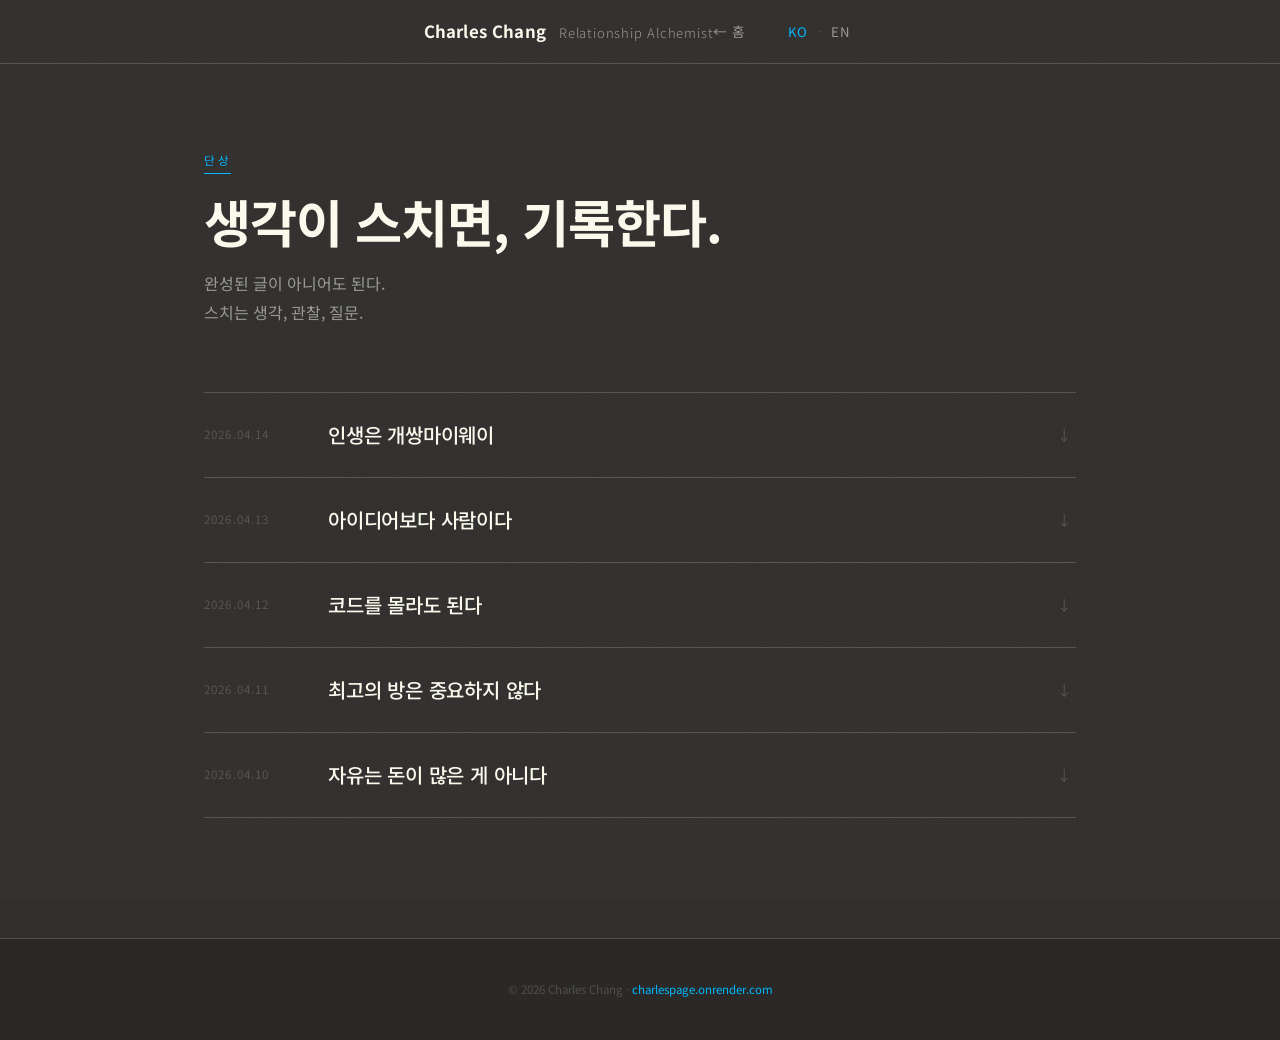
==== thoughts.html @ 481bfca0 "단상 5개 프리뷰 + 전체보기 별도 페이지(thoughts.html)" ====
<!DOCTYPE html>
<html lang="ko">
<head>
  <meta charset="UTF-8" />
  <meta name="viewport" content="width=device-width, initial-scale=1.0" />
  <title>단상 / Fragments — Charles Chang</title>
  <meta name="description" content="생각이 스치면, 기록한다." />
  <link rel="preconnect" href="https://fonts.googleapis.com" />
  <link rel="preconnect" href="https://fonts.gstatic.com" crossorigin />
  <link href="https://fonts.googleapis.com/css2?family=Noto+Sans+KR:wght@100;300;400;500;700;900&family=Cormorant+Garamond:ital,wght@0,300;0,400;0,600;1,300;1,400&display=swap" rel="stylesheet" />
  <link rel="stylesheet" href="style.css?v=21" />
</head>
<body>

<header>
  <div class="container">
    <a href="index.html" class="site-name">
      Charles Chang
      <em>Relationship Alchemist</em>
    </a>
    <div style="display:flex;align-items:center;gap:16px;">
      <a href="index.html" class="thoughts-back"><span class="ko">← 홈</span><span class="en">← Home</span></a>
      <div class="lang-toggle">
        <button class="lang-btn" onclick="setLang('ko')">KO</button>
        <span class="lang-sep">·</span>
        <button class="lang-btn" onclick="setLang('en')">EN</button>
      </div>
    </div>
  </div>
</header>

<main class="thoughts-page">
  <div class="container">
    <div class="thoughts-page-header">
      <p class="section-label"><span class="ko">단상</span><span class="en">Fragments</span></p>
      <h1 class="thoughts-page-title">
        <span class="ko">생각이 스치면, 기록한다.</span>
        <span class="en">When a thought passes, I write it down.</span>
      </h1>
      <p class="thoughts-page-desc">
        <span class="ko">완성된 글이 아니어도 된다.<br>스치는 생각, 관찰, 질문.</span>
        <span class="en">It doesn't have to be a finished piece.<br>Passing thoughts, observations, questions.</span>
      </p>
    </div>
    <div class="thoughts-list" id="thoughtsList"></div>
    <div id="thoughtsLoading" class="thoughts-loading">
      <span class="ko">불러오는 중...</span><span class="en">Loading...</span>
    </div>
  </div>
</main>

<footer style="padding:40px 0;border-top:1px solid var(--faint);text-align:center;">
  <p class="footer-copy">© 2026 Charles Chang · <a href="index.html" style="color:var(--accent);">charlespage.onrender.com</a></p>
</footer>

<script src="script.js?v=9"></script>
<script>
  // 전체 단상 페이지 — 모두 표시
  window.__THOUGHTS_PAGE__ = true;
</script>
</body>
</html>
---- style.css ----
/* ===== RESET & BASE ===== */
*, *::before, *::after { box-sizing: border-box; margin: 0; padding: 0; }
html { scroll-behavior: smooth; }

:root {
  --bg: #32302f;
  --bg-alt: #2a2927;
  --text: #fafbed;
  --muted: rgba(250,251,237,0.52);
  --faint: rgba(250,251,237,0.18);
  --accent: #00B8FF;
  --display: 'Noto Sans KR', -apple-system, sans-serif;
  --body: 'Noto Sans KR', -apple-system, sans-serif;
  --accent-serif: 'Cormorant Garamond', Georgia, serif;
  --max: 920px;
}

body {
  background: var(--bg);
  color: var(--text);
  font-family: var(--body);
  font-size: 16px;
  line-height: 1.85;
}

.container {
  max-width: var(--max);
  margin: 0 auto;
  padding: 0 24px;
}

a { color: inherit; text-decoration: none; }
img { display: block; width: 100%; height: 100%; object-fit: cover; }

/* ===== HEADER ===== */
header {
  position: sticky;
  top: 0;
  z-index: 100;
  background: var(--bg);
  border-bottom: 1px solid var(--faint);
  height: 64px;
  display: flex;
  align-items: center;
}
header .container {
  display: flex;
  justify-content: space-between;
  align-items: center;
}
.site-name {
  font-family: var(--display);
  font-size: 1.05rem;
  font-weight: 700;
  letter-spacing: 0.01em;
}
.site-name em {
  font-style: normal;
  font-weight: 300;
  font-size: 0.82rem;
  color: var(--muted);
  margin-left: 8px;
  letter-spacing: 0.06em;
}
/* ===== LANG TOGGLE ===== */
html[lang="ko"] .en { display: none; }
html[lang="en"] .ko { display: none; }

.lang-toggle {
  display: flex;
  align-items: center;
  gap: 4px;
  margin-left: 20px;
}
.lang-btn {
  background: none;
  border: none;
  font-size: 0.82rem;
  letter-spacing: 0.08em;
  color: var(--muted);
  cursor: pointer;
  font-family: var(--body);
  font-weight: 400;
  padding: 4px 6px;
  border-radius: 2px;
  transition: color 0.2s;
}
.lang-btn:hover { color: var(--text); }
html[lang="ko"] .lang-btn[data-active="ko"],
html[lang="en"] .lang-btn[data-active="en"] { color: var(--accent); }
.lang-sep { color: var(--faint); font-size: 0.7rem; }

nav { display: flex; align-items: center; gap: 16px; }
nav a {
  font-family: var(--body);
  font-size: 0.9rem;
  font-weight: 400;
  color: var(--muted);
  letter-spacing: 0.04em;
  transition: color 0.2s;
}
nav a:hover { color: var(--text); }
.nav-cta {
  font-family: var(--body) !important;
  background: var(--accent);
  color: #fff !important;
  padding: 7px 18px;
  border-radius: 2px;
  font-size: 0.88rem !important;
  font-weight: 500 !important;
  transition: background 0.2s !important;
}
.nav-cta:hover { background: #009fe0 !important; }

/* ===== HERO ===== */
#hero {
  padding: 0;
  border-bottom: none;
  overflow: hidden;
  position: relative;
}
.hero-inner {
  display: grid;
  grid-template-columns: 52vw 1fr;
  min-height: 100vh;
  gap: 0;
}

/* 사진 영역 — 풀 블리드 */
.hero-photo {
  position: relative;
  height: 100vh;
  overflow: hidden;
  background: var(--bg-alt);
}
.hero-photo img {
  position: absolute;
  inset: 0;
  width: 100%;
  height: 100%;
  object-fit: cover;
  object-position: top center;
  z-index: 2;
}
.photo-placeholder {
  position: absolute;
  inset: 0;
  display: flex;
  flex-direction: column;
  align-items: center;
  justify-content: center;
  background: linear-gradient(160deg, #1e1d1c 0%, #2a2927 60%, #1a2830 100%);
  gap: 16px;
  z-index: 1;
}
.monogram {
  font-family: var(--display);
  font-size: 5rem;
  font-weight: 700;
  color: transparent;
  -webkit-text-stroke: 1px rgba(0,184,255,0.5);
  letter-spacing: 0.08em;
  line-height: 1;
}
.monogram-name {
  font-size: 0.72rem;
  letter-spacing: 0.28em;
  text-transform: uppercase;
  color: var(--muted);
}
/* 오른쪽 페이드만 */
.hero-photo::after {
  content: '';
  position: absolute;
  inset: 0;
  z-index: 3;
  background: linear-gradient(to right, transparent 65%, var(--bg) 100%);
  pointer-events: none;
}

/* 텍스트 영역 */
.hero-text {
  display: flex;
  align-items: center;
  padding: 0 56px 0 32px;
  min-height: 100vh;
}
.hero-text-inner {
  max-width: 440px;
}
.eyebrow {
  font-family: var(--body);
  font-size: 0.75rem;
  letter-spacing: 0.22em;
  text-transform: uppercase;
  color: var(--accent);
  margin-bottom: 28px;
  display: block;
}
.hero-text h1 {
  font-family: var(--display);
  font-size: clamp(2.6rem, 5vw, 5rem);
  font-style: normal;
  font-weight: 300;
  line-height: 1.25;
  letter-spacing: -0.02em;
  color: var(--text);
  margin-bottom: 32px;
}
.hero-text h1 .h1-light {
  font-weight: 300;
  color: rgba(250,251,237,0.65);
  font-size: 0.72em;
  letter-spacing: -0.01em;
  line-height: 1.35;
  display: block;
  margin-bottom: 4px;
}
.hero-text h1 .h1-bold {
  font-weight: 900;
  color: var(--text);
  font-size: 1em;
  letter-spacing: -0.03em;
  line-height: 1.1;
  display: block;
}
.tagline {
  font-family: var(--body);
  font-size: 1rem;
  color: var(--muted);
  line-height: 1.9;
  margin-bottom: 32px;
}
.hero-meta {
  display: flex;
  flex-wrap: wrap;
  gap: 8px;
  margin-bottom: 40px;
}
.hero-meta span {
  font-family: var(--display);
  font-size: 0.9rem;
  letter-spacing: 0.04em;
  color: var(--muted);
  border: 1px solid var(--faint);
  padding: 4px 14px;
  border-radius: 20px;
}
.btn-cta {
  display: inline-block;
  background: var(--accent);
  color: #fff;
  font-size: 0.88rem;
  font-weight: 500;
  padding: 14px 30px;
  border-radius: 2px;
  letter-spacing: 0.02em;
  transition: background 0.2s;
  margin-bottom: 48px;
}
.btn-cta:hover { background: #009fe0; }

/* 스크롤 힌트 */
.hero-scroll-hint {
  display: flex;
  align-items: center;
  gap: 12px;
  opacity: 0.4;
}
.scroll-line {
  display: block;
  width: 32px;
  height: 1px;
  background: var(--text);
  animation: scrollPulse 2s ease-in-out infinite;
}
@keyframes scrollPulse {
  0%, 100% { width: 32px; opacity: 0.4; }
  50%       { width: 48px; opacity: 1; }
}
.scroll-label {
  font-size: 0.65rem;
  letter-spacing: 0.18em;
  text-transform: uppercase;
  color: var(--muted);
}

/* ===== STATS BAR ===== */
.stats-bar {
  border-bottom: 1px solid var(--faint);
  padding: 20px 0;
}
.stats-bar .container {
  display: flex;
  align-items: center;
  justify-content: center;
  gap: 20px;
  flex-wrap: wrap;
}
.stat {
  font-family: var(--display);
  font-size: 0.95rem;
  color: var(--muted);
  letter-spacing: 0.02em;
}
.stat strong {
  font-family: var(--display);
  color: var(--text);
  font-weight: 700;
  font-size: 1.05rem;
}
.divider-dot { color: var(--faint); font-size: 1.2rem; }

/* ===== SECTION LABEL ===== */
.section-label {
  font-family: var(--body);
  font-size: 0.72rem;
  letter-spacing: 0.22em;
  text-transform: uppercase;
  color: var(--accent);
  margin-bottom: 20px;
  display: block;
}

/* ===== ABOUT ===== */
#about {
  padding: 120px 0 100px;
  position: relative;
}
#about::before {
  content: '';
  position: absolute;
  inset: 0;
  background-image: url('bg-audience.jpg');
  background-size: cover;
  background-position: center 30%;
  opacity: 0.06;
  z-index: 0;
  pointer-events: none;
}
#about .container { position: relative; z-index: 1; }
.about-intro {
  max-width: 600px;
  margin-bottom: 96px;
}
.about-intro h2 {
  font-family: var(--display);
  font-size: clamp(2rem, 3.8vw, 3.2rem);
  font-style: normal;
  font-weight: 700;
  line-height: 1.25;
  letter-spacing: -0.03em;
  color: var(--text);
  margin-bottom: 28px;
}
.lead {
  font-family: var(--body);
  font-size: 1.05rem;
  color: var(--muted);
  line-height: 1.9;
  font-style: normal;
}
.chapters { border-top: 1px solid var(--faint); }
.chapter-row {
  display: grid;
  grid-template-columns: 96px 1fr;
  gap: 40px;
  padding: 64px 0;
  border-bottom: 1px solid var(--faint);
}
.chapter-label {
  font-family: var(--display);
  font-size: 4rem;
  color: var(--faint);
  font-weight: 700;
  line-height: 1;
  padding-top: 4px;
  transition: color 0.4s;
  letter-spacing: -0.02em;
}
.chapter-row:hover .chapter-label { color: rgba(0,184,255,0.25); }
.chapter-content h3 {
  font-family: var(--display);
  font-size: 1.6rem;
  color: var(--text);
  margin-bottom: 20px;
  font-weight: 700;
  font-style: normal;
}
.chapter-content p {
  font-family: var(--body);
  color: var(--muted);
  font-size: 1rem;
  line-height: 1.95;
  margin: 0;
}

/* ===== BOOKS ===== */
#books {
  padding: 80px 0;
  border-top: 1px solid var(--faint);
}
.books-row {
  display: grid;
  grid-template-columns: repeat(3, 1fr);
  gap: 32px;
  margin-top: 8px;
}
.book { display: flex; flex-direction: column; gap: 16px; }
.book-cover {
  aspect-ratio: 3/4;
  position: relative;
  overflow: hidden;
  display: flex;
}
.cover-spine {
  width: 12px;
  flex-shrink: 0;
  height: 100%;
}
.cover-body {
  flex: 1;
  display: flex;
  flex-direction: column;
  padding: 20px 16px;
  gap: 0;
}
.cover-num {
  font-family: var(--display);
  font-size: 0.65rem;
  letter-spacing: 0.2em;
  opacity: 0.4;
  margin-bottom: 16px;
}
.cover-title {
  font-family: var(--display);
  font-size: 1.05rem;
  font-weight: 700;
  line-height: 1.4;
  color: #fff;
  margin: 0;
  flex: 1;
}
.cover-author {
  font-size: 0.62rem;
  letter-spacing: 0.12em;
  opacity: 0.55;
  margin-top: auto;
  text-transform: uppercase;
}
/* Book cover with real image */
.book-cover-img {
  background: var(--bg-alt);
  border: 1px solid var(--faint);
  overflow: hidden;
}
.book-cover-img img {
  width: 100%;
  height: 100%;
  object-fit: cover;
  display: block;
  position: static;
}
.book-cover-img.img-error {
  display: flex;
  align-items: center;
  justify-content: center;
  font-size: 0.72rem;
  color: var(--faint);
}
.book-link {
  display: block;
  position: relative;
  cursor: pointer;
  text-decoration: none;
}
.book-hover-overlay {
  position: absolute;
  inset: 0;
  background: rgba(0, 0, 0, 0.6);
  display: flex;
  align-items: center;
  justify-content: center;
  opacity: 0;
  transition: opacity 0.2s;
}
.book-hover-overlay span {
  font-size: 0.78rem;
  color: #fff;
  letter-spacing: 0.04em;
  border-bottom: 1px solid rgba(255,255,255,0.4);
  padding-bottom: 2px;
}
.book-link:hover .book-hover-overlay { opacity: 1; }

/* Book 1 — 잠자는 수퍼맨 */
.book-cover-1 {
  background: linear-gradient(160deg, #3d1f06 0%, #6b3311 50%, #8b4513 100%);
  border: none;
}
.book-cover-1 .cover-spine { background: #ff6b2b; }
.book-cover-1 .cover-title { color: #ffe8d6; font-size: 1.1rem; }
.book-cover-1 .cover-num { color: #ff9a6c; opacity: 1; }
.book-cover-1 .cover-author { color: rgba(255,232,214,0.55); }
/* Book 2 — 창업부터 10억 */
.book-cover-2 {
  background: linear-gradient(160deg, #041421 0%, #062840 50%, #0a3d60 100%);
  border: none;
}
.book-cover-2 .cover-spine { background: var(--accent); }
.book-cover-2 .cover-title { color: #d0f0ff; font-size: 1.1rem; }
.book-cover-2 .cover-num { color: var(--accent); opacity: 1; }
.book-cover-2 .cover-author { color: rgba(208,240,255,0.55); }
/* Book 3 — 집필 중 */
.book-cover-3 {
  background: var(--bg-alt);
  border: 1px dashed rgba(250,251,237,0.15);
}
.cover-body-writing {
  align-items: flex-start;
  padding: 24px 20px;
}
.cover-writing-label {
  font-size: 0.62rem;
  letter-spacing: 0.2em;
  text-transform: uppercase;
  color: var(--accent);
  margin-bottom: 20px;
  display: block;
}
.book-cover-3 .cover-title {
  font-size: 0.95rem;
  color: rgba(250,251,237,0.4);
  font-style: italic;
}
.book-cover-3 .cover-author { color: rgba(250,251,237,0.25); }
.book-info h3 {
  font-family: var(--display);
  font-size: 1.05rem;
  font-weight: 700;
  color: var(--text);
  margin-bottom: 4px;
  line-height: 1.5;
}
.book-info p {
  font-family: var(--display);
  font-size: 0.9rem;
  color: var(--muted);
  margin: 0;
}

/* ===== BRANDS ===== */
#brands {
  padding: 80px 0;
  border-top: 1px solid var(--faint);
}
#brands h2 {
  font-family: var(--display);
  font-size: 2.2rem;
  font-weight: 700;
  color: var(--text);
  margin-bottom: 40px;
}
.brand-list { border-top: 1px solid var(--faint); }
.brand-item {
  padding: 24px 0;
  border-bottom: 1px solid var(--faint);
  display: grid;
  grid-template-columns: 80px 1fr;
  gap: 20px;
  align-items: center;
  transition: background 0.2s;
  text-decoration: none;
  color: inherit;
}
.brand-item-link:hover { background: rgba(250,251,237,0.03); }
.brand-item-mif {
  grid-template-columns: 1fr 220px;
  align-items: start;
  gap: 24px;
}
.brand-thumb {
  width: 80px;
  height: 60px;
  overflow: hidden;
  border-radius: 2px;
  background: var(--bg-alt);
  flex-shrink: 0;
}
.brand-thumb img {
  width: 100%;
  height: 100%;
  object-fit: cover;
  display: block;
}
.brand-thumb-text {
  display: flex;
  align-items: center;
  justify-content: center;
  font-size: 1.8rem;
  color: var(--muted);
  font-family: var(--display);
}
.brand-content { min-width: 0; }
.brand-mif-slide {
  position: relative;
  border-radius: 3px;
  overflow: hidden;
  border: 1px solid var(--faint);
  cursor: pointer;
}
.brand-mif-slide img {
  width: 100%;
  display: block;
  aspect-ratio: 16/9;
  object-fit: cover;
  object-position: top left;
}
.mif-slide-overlay {
  position: absolute;
  inset: 0;
  background: rgba(0,0,0,0.5);
  display: flex;
  align-items: center;
  justify-content: center;
  opacity: 0;
  transition: opacity 0.2s;
}
.mif-slide-overlay span {
  font-size: 0.75rem;
  color: #fff;
  letter-spacing: 0.05em;
  border-bottom: 1px solid rgba(255,255,255,0.4);
  padding-bottom: 2px;
}
.brand-mif-slide:hover .mif-slide-overlay { opacity: 1; }
.brand-header {
  display: flex;
  align-items: baseline;
  gap: 12px;
  margin-bottom: 8px;
}
.brand-name {
  font-family: var(--display);
  font-size: 1.2rem;
  color: var(--text);
  font-weight: 700;
}
.brand-tag {
  font-family: var(--display);
  font-size: 0.8rem;
  letter-spacing: 0.08em;
  text-transform: uppercase;
  color: var(--accent);
}
.brand-item p {
  font-family: var(--body);
  color: var(--muted);
  font-size: 0.95rem;
  margin: 0;
  line-height: 1.9;
}

/* ===== MASTERMIND ===== */
#mastermind {
  padding: 80px 0;
  border-top: 1px solid var(--faint);
  background: var(--bg-alt);
  position: relative;
}
#mastermind::before {
  content: '';
  position: absolute;
  inset: 0;
  background-image: url('bg-stage.jpg');
  background-size: cover;
  background-position: center 20%;
  opacity: 0.08;
  z-index: 0;
  pointer-events: none;
}
#mastermind .container { position: relative; z-index: 1; }
.mastermind-inner {
  display: grid;
  grid-template-columns: 1fr 1fr;
  gap: 64px;
  align-items: center;
}
.mastermind-text h2 {
  font-family: var(--display);
  font-size: 2.4rem;
  font-weight: 700;
  color: var(--text);
  margin-bottom: 24px;
  line-height: 1.25;
}
.mastermind-text h2 em {
  font-style: normal;
  color: var(--accent);
}
.mastermind-text p {
  font-family: var(--body);
  color: var(--muted);
  font-size: 1rem;
  margin-bottom: 16px;
  line-height: 2.1;
}
.btn-outline {
  display: inline-block;
  font-family: var(--display);
  margin-top: 16px;
  font-size: 1rem;
  color: var(--text);
  border-bottom: 1px solid var(--faint);
  padding-bottom: 3px;
  letter-spacing: 0.02em;
  transition: border-color 0.2s, color 0.2s;
}
.btn-outline:hover { border-color: var(--accent); color: var(--accent); }
blockquote {
  font-family: var(--accent-serif);
  font-size: 1.7rem;
  font-style: italic;
  font-weight: 400;
  color: var(--text);
  line-height: 1.65;
  padding-left: 24px;
  border-left: 2px solid var(--accent);
}

/* ===== YOUTUBE ===== */
#youtube {
  padding: 72px 0;
  border-top: 1px solid var(--faint);
}
.youtube-row {
  display: grid;
  grid-template-columns: 1fr 1fr;
  gap: 48px;
  align-items: center;
}
.youtube-row h3 {
  font-family: var(--display);
  font-size: 1.6rem;
  font-weight: 700;
  color: var(--text);
  margin-bottom: 12px;
  font-style: normal;
}
.youtube-row p {
  font-family: var(--body);
  color: var(--muted);
  font-size: 1rem;
  margin-bottom: 24px;
  line-height: 2;
}
.youtube-thumb {
  aspect-ratio: 16/9;
  background: linear-gradient(135deg, #0d1117 0%, #1a1a2e 100%);
  border: 1px solid var(--faint);
  display: flex;
  flex-direction: column;
  align-items: center;
  justify-content: center;
  gap: 16px;
  cursor: pointer;
  transition: border-color 0.2s;
  position: relative;
  overflow: hidden;
}
.youtube-thumb::before {
  content: '';
  position: absolute;
  inset: 0;
  background: radial-gradient(ellipse at center, rgba(255,0,0,0.06) 0%, transparent 70%);
}
.youtube-thumb:hover { border-color: rgba(255,0,0,0.4); }
.youtube-thumb:hover .yt-play-btn svg rect { opacity: 1; }
.yt-play-btn { position: relative; z-index: 1; }
.yt-label {
  font-size: 0.75rem;
  letter-spacing: 0.08em;
  color: var(--muted);
  position: relative;
  z-index: 1;
}

/* ===== NEWSLETTER ===== */
#newsletter {
  padding: 96px 0;
  border-top: 1px solid var(--faint);
  text-align: center;
}
.newsletter-inner { max-width: 480px; margin: 0 auto; }
.newsletter-inner h2 {
  font-family: var(--display);
  font-size: clamp(2rem, 3.5vw, 2.8rem);
  font-weight: 700;
  color: var(--text);
  margin-bottom: 16px;
  line-height: 1.3;
}
.newsletter-inner p {
  font-family: var(--body);
  color: var(--muted);
  margin-bottom: 36px;
  font-size: 1rem;
  line-height: 2;
}
.sub-form { display: flex; }
.sub-form input {
  flex: 1;
  padding: 13px 16px;
  background: rgba(250,251,237,0.06);
  border: 1px solid var(--faint);
  border-right: none;
  color: var(--text);
  font-size: 1rem;
  font-family: var(--body);
  outline: none;
  border-radius: 2px 0 0 2px;
}
.sub-form input::placeholder { color: rgba(250,251,237,0.25); }
.sub-form input:focus { border-color: var(--accent); }
.sub-form button {
  padding: 13px 24px;
  background: var(--accent);
  color: #fff;
  border: none;
  font-size: 1rem;
  font-weight: 700;
  font-family: var(--display);
  cursor: pointer;
  border-radius: 0 2px 2px 0;
  white-space: nowrap;
  transition: background 0.2s;
}
.sub-form button:hover { background: #009fe0; }

/* ===== FOOTER ===== */
footer {
  padding: 64px 0 32px;
  border-top: 1px solid var(--faint);
  background: var(--bg-alt);
}
.footer-grid {
  display: grid;
  grid-template-columns: 1.6fr 1fr 1fr;
  gap: 48px;
  margin-bottom: 48px;
}
.footer-col--brand {}
.footer-name {
  font-family: var(--display);
  font-size: 1.35rem;
  font-weight: 700;
  letter-spacing: 0.02em;
  margin-bottom: 4px;
}
.footer-tagline {
  font-family: var(--display);
  font-size: 0.9rem;
  color: var(--accent);
  letter-spacing: 0.1em;
  text-transform: uppercase;
  margin-bottom: 16px;
}
.footer-desc {
  font-family: var(--body);
  font-size: 0.9rem;
  color: var(--muted);
  line-height: 2;
}
.footer-heading {
  font-family: var(--display);
  font-size: 0.8rem;
  letter-spacing: 0.12em;
  text-transform: uppercase;
  color: var(--muted);
  margin-bottom: 16px;
  font-weight: 400;
}
.footer-nav {
  list-style: none;
  display: flex;
  flex-direction: column;
  gap: 10px;
}
.footer-nav a {
  font-family: var(--display);
  font-size: 1rem;
  color: var(--text);
  opacity: 0.75;
  transition: opacity 0.2s, color 0.2s;
}
.footer-nav a:hover { opacity: 1; color: var(--accent); }
.footer-contact {
  list-style: none;
  display: flex;
  flex-direction: column;
  gap: 14px;
}
.footer-email {
  font-size: 0.85rem;
  color: var(--accent);
  transition: opacity 0.2s;
}
.footer-email:hover { opacity: 0.75; }
.footer-socials {
  display: flex;
  gap: 10px;
  flex-wrap: wrap;
}
.footer-social-btn {
  display: inline-flex;
  align-items: center;
  gap: 6px;
  font-size: 0.78rem;
  color: var(--muted);
  border: 1px solid var(--faint);
  border-radius: 3px;
  padding: 5px 10px;
  transition: color 0.2s, border-color 0.2s;
}
.footer-social-btn:hover { color: var(--text); border-color: var(--muted); }
.footer-brand-link {
  font-size: 0.8rem;
  color: var(--muted);
  transition: color 0.2s;
}
.footer-brand-link:hover { color: var(--text); }
.footer-bottom {
  display: flex;
  align-items: center;
  gap: 8px;
  padding-top: 24px;
  border-top: 1px solid var(--faint);
}
.footer-copy { font-size: 0.72rem; color: var(--faint); }
.footer-dot { font-size: 0.72rem; color: var(--faint); }
.footer-privacy {
  font-size: 0.7rem;
  color: var(--faint);
  text-align: center;
  margin-bottom: 20px;
  line-height: 1.6;
}

/* ===== MOTION & LIFE ===== */

/* Grain texture overlay */
body::before {
  content: '';
  position: fixed;
  inset: 0;
  z-index: 9997;
  pointer-events: none;
  opacity: 0.028;
  background-image: url("data:image/svg+xml,%3Csvg xmlns='http://www.w3.org/2000/svg' width='250' height='250'%3E%3Cfilter id='n'%3E%3CfeTurbulence type='fractalNoise' baseFrequency='0.8' numOctaves='4' stitchTiles='stitch'/%3E%3CfeColorMatrix type='saturate' values='0'/%3E%3C/filter%3E%3Crect width='250' height='250' filter='url(%23n)'/%3E%3C/svg%3E");
  background-size: 250px 250px;
  animation: grainShift 7s steps(10) infinite;
}
@keyframes grainShift {
  0%   { background-position: 0 0; }
  20%  { background-position: -18px -28px; }
  40%  { background-position: 14px -8px; }
  60%  { background-position: -6px 22px; }
  80%  { background-position: 26px 4px; }
  100% { background-position: 0 0; }
}

/* Hero radial bg glow — 텍스트 쪽에만 */
.hero-text::before {
  content: '';
  position: absolute;
  inset: 0;
  pointer-events: none;
  background: radial-gradient(ellipse 500px 600px at 60% 50%, rgba(0,184,255,0.04) 0%, transparent 70%);
  animation: heroBgBreath 9s ease-in-out infinite alternate;
  z-index: 0;
}
.hero-text { position: relative; }
.hero-text-inner { position: relative; z-index: 1; }
@keyframes heroBgBreath {
  from { opacity: 0.5; }
  to   { opacity: 1; }
}

/* ---- Hero entrance animations ---- */
@keyframes heroUp {
  from { opacity: 0; transform: translateY(30px); filter: blur(3px); }
  to   { opacity: 1; transform: translateY(0);    filter: blur(0); }
}
@keyframes heroSlideLeft {
  from { opacity: 0; transform: translateX(30px); }
  to   { opacity: 1; transform: translateX(0); }
}

.hero-text-inner .eyebrow  { animation: heroUp 0.7s cubic-bezier(0.16,1,0.3,1) 0.1s both; }
.hero-text-inner h1        { animation: heroUp 0.9s cubic-bezier(0.16,1,0.3,1) 0.22s both; }
.hero-text-inner .tagline  { animation: heroUp 0.8s cubic-bezier(0.16,1,0.3,1) 0.36s both; }
.hero-text-inner .hero-meta{ animation: heroUp 0.8s cubic-bezier(0.16,1,0.3,1) 0.46s both; }
.hero-text-inner .btn-cta  { animation: heroUp 0.7s cubic-bezier(0.16,1,0.3,1) 0.56s both; }
.hero-text-inner .hero-scroll-hint { animation: heroUp 0.7s cubic-bezier(0.16,1,0.3,1) 0.68s both; }
.hero-photo                { animation: heroSlideLeft 1.1s cubic-bezier(0.16,1,0.3,1) 0.0s both; }

/* ---- CTA glow pulse ---- */
@keyframes ctaPulse {
  0%, 100% { box-shadow: 0 0 0 0 rgba(0,184,255,0.55); }
  55%      { box-shadow: 0 0 0 10px rgba(0,184,255,0); }
}
.hero-text-inner .btn-cta {
  animation: heroUp 0.7s cubic-bezier(0.16,1,0.3,1) 0.56s both,
             ctaPulse 2.8s ease 1.5s infinite;
}

/* ---- Scroll reveal system ---- */
.reveal {
  opacity: 0;
  transform: translateY(22px);
  transition: opacity 0.7s cubic-bezier(0.16,1,0.3,1), transform 0.7s cubic-bezier(0.16,1,0.3,1);
}
.reveal-right {
  transform: translateX(28px);
}
.reveal.revealed {
  opacity: 1;
  transform: translate(0, 0);
}

/* Section label animated underline */
.section-label {
  position: relative;
  display: inline-block;
}
.section-label::after {
  content: '';
  position: absolute;
  bottom: -3px;
  left: 0;
  height: 1px;
  width: 0;
  background: var(--accent);
  transition: width 0.7s cubic-bezier(0.16,1,0.3,1) 0.15s;
}
.section-label.revealed::after { width: 100%; }

/* ---- Brand item hover — accent left border ---- */
.brand-item-link {
  padding-left: 4px;
  border-left: 2px solid transparent;
  transition: background 0.25s, border-color 0.3s, padding-left 0.3s;
}
.brand-item-link:hover {
  border-left-color: var(--accent);
  padding-left: 12px;
}
.brand-item-link:hover .brand-name {
  color: var(--accent);
  transition: color 0.2s;
}

/* ---- Stats bar hover ---- */
.stat {
  transition: transform 0.3s;
  cursor: default;
}
.stat:hover { transform: translateY(-2px); }
.stat strong {
  transition: color 0.3s;
}
.stat:hover strong { color: var(--accent); }

/* ---- Chapter row hover ---- */
.chapter-row {
  transition: background 0.2s, padding-left 0.3s;
  padding-left: 0;
  border-radius: 2px;
}
.chapter-row:hover { background: rgba(250,251,237,0.02); padding-left: 8px; }
.chapter-row:hover .chapter-label { color: rgba(250,251,237,0.35); transition: color 0.3s; }

/* ---- Custom cursor ---- */
.cursor-dot {
  position: fixed;
  width: 5px;
  height: 5px;
  background: var(--accent);
  border-radius: 50%;
  pointer-events: none;
  z-index: 9999;
  margin-left: -2.5px;
  margin-top: -2.5px;
  will-change: left, top;
  transition: opacity 0.2s;
}
.cursor-ring {
  position: fixed;
  width: 32px;
  height: 32px;
  border: 1.5px solid rgba(0,184,255,0.45);
  border-radius: 50%;
  pointer-events: none;
  z-index: 9998;
  margin-left: -16px;
  margin-top: -16px;
  will-change: left, top;
  transition: width 0.22s ease, height 0.22s ease, margin 0.22s ease, border-color 0.22s ease, opacity 0.2s;
}
.cursor-ring.cursor-ring--hover {
  width: 52px;
  height: 52px;
  margin-left: -26px;
  margin-top: -26px;
  border-color: rgba(0,184,255,0.75);
}
@media (hover: none), (pointer: coarse) {
  .cursor-dot, .cursor-ring { display: none; }
}

/* ---- Nav active dot ---- */
nav a.nav-active {
  color: var(--text) !important;
}
nav a.nav-active:not(.nav-cta)::after {
  content: '';
  display: block;
  height: 1.5px;
  background: var(--accent);
  margin-top: 2px;
  border-radius: 2px;
  animation: navLineIn 0.3s ease both;
}
@keyframes navLineIn {
  from { transform: scaleX(0); }
  to   { transform: scaleX(1); }
}

/* ===== 앱 놀이터 ===== */
#playground {
  padding: 80px 0;
  border-top: 1px solid var(--faint);
}
.playground-title {
  font-family: var(--display);
  font-size: clamp(1.8rem, 3.5vw, 2.8rem);
  font-weight: 700;
  letter-spacing: -0.02em;
  color: var(--text);
  margin-bottom: 12px;
  line-height: 1.2;
}
.playground-desc {
  font-family: var(--body);
  font-size: 0.95rem;
  color: var(--muted);
  line-height: 1.85;
  margin-bottom: 40px;
}
.app-grid {
  display: grid;
  grid-template-columns: 1fr 1fr;
  gap: 20px;
}
.app-card {
  display: block;
  border: 1px solid var(--faint);
  border-radius: 3px;
  text-decoration: none;
  color: inherit;
  transition: border-color 0.25s, transform 0.25s;
  background: var(--bg-alt);
}
.app-card:hover {
  border-color: var(--accent);
  transform: translateY(-3px);
}
.app-card-inner {
  padding: 32px 28px;
}
.app-num {
  font-family: var(--body);
  font-size: 0.7rem;
  letter-spacing: 0.2em;
  color: var(--accent);
  display: block;
  margin-bottom: 12px;
}
.app-name {
  font-family: var(--display);
  font-size: 1.5rem;
  font-weight: 700;
  letter-spacing: -0.02em;
  color: var(--text);
  margin-bottom: 14px;
  line-height: 1.2;
}
.app-desc {
  font-family: var(--body);
  font-size: 0.9rem;
  color: var(--muted);
  line-height: 1.85;
  margin-bottom: 24px;
}
.app-link {
  font-family: var(--body);
  font-size: 0.85rem;
  color: var(--accent);
  letter-spacing: 0.04em;
  border-bottom: 1px solid rgba(0,184,255,0.3);
  padding-bottom: 2px;
  transition: border-color 0.2s;
}
.app-card:hover .app-link { border-color: var(--accent); }

/* ===== 단상 ===== */
#thoughts {
  padding: 80px 0;
  border-top: 1px solid var(--faint);
}
.thoughts-title {
  font-family: var(--display);
  font-size: clamp(1.8rem, 3.5vw, 2.8rem);
  font-weight: 700;
  letter-spacing: -0.02em;
  color: var(--text);
  margin-bottom: 48px;
  line-height: 1.2;
}
.thoughts-list {
  border-top: 1px solid var(--faint);
}
.thought-item {
  border-bottom: 1px solid var(--faint);
  cursor: pointer;
}
.thought-header {
  display: grid;
  grid-template-columns: 100px 1fr 24px;
  gap: 24px;
  align-items: center;
  padding: 28px 0;
  transition: opacity 0.2s;
}
.thought-header:hover { opacity: 0.75; }
.thought-date {
  font-family: var(--body);
  font-size: 0.72rem;
  letter-spacing: 0.1em;
  color: var(--faint);
}
.thought-title {
  font-family: var(--display);
  font-size: clamp(1rem, 2vw, 1.25rem);
  font-weight: 500;
  color: var(--text);
  letter-spacing: -0.01em;
  line-height: 1.4;
}
.thought-arrow {
  color: var(--faint);
  font-size: 0.9rem;
  transition: transform 0.3s cubic-bezier(0.16,1,0.3,1), color 0.2s;
  display: block;
  text-align: center;
}
.thought-item.open .thought-arrow {
  transform: rotate(180deg);
  color: var(--accent);
}
.thought-body {
  overflow: hidden;
  max-height: 0;
  transition: max-height 0.45s cubic-bezier(0.16,1,0.3,1);
}
.thought-item.open .thought-body { max-height: 600px; }
.thought-content {
  font-family: var(--body);
  font-size: 1rem;
  color: var(--muted);
  line-height: 1.95;
  padding: 0 0 32px 0;
  white-space: pre-line;
  max-width: 600px;
  padding-left: 124px;
}

/* 더 보기 버튼 */
.thoughts-more {
  padding: 40px 0 0;
  text-align: center;
}
.thoughts-more-btn {
  display: inline-block;
  font-family: var(--body);
  font-size: 0.88rem;
  letter-spacing: 0.06em;
  color: var(--muted);
  border: 1px solid var(--faint);
  padding: 12px 28px;
  border-radius: 2px;
  transition: color 0.2s, border-color 0.2s;
}
.thoughts-more-btn:hover { color: var(--accent); border-color: var(--accent); }

/* thoughts.html 전용 */
.thoughts-page { padding: 80px 0 120px; }
.thoughts-page-header { max-width: 600px; margin-bottom: 64px; }
.thoughts-page-title {
  font-family: var(--display);
  font-size: clamp(2rem, 4vw, 3.2rem);
  font-weight: 700;
  letter-spacing: -0.02em;
  color: var(--text);
  margin-bottom: 16px;
  line-height: 1.2;
}
.thoughts-page-desc {
  font-family: var(--body);
  font-size: 1rem;
  color: var(--muted);
  line-height: 1.85;
}
.thoughts-back {
  font-family: var(--body);
  font-size: 0.85rem;
  color: var(--muted);
  letter-spacing: 0.04em;
  transition: color 0.2s;
}
.thoughts-back:hover { color: var(--accent); }
.thoughts-loading {
  padding: 40px 0;
  font-family: var(--body);
  font-size: 0.85rem;
  color: var(--faint);
  text-align: center;
}

/* ===== 단상 쓰기 패널 ===== */
.write-panel {
  position: fixed;
  inset: 0;
  background: rgba(0,0,0,0.72);
  z-index: 9990;
  display: flex;
  align-items: center;
  justify-content: center;
  opacity: 0;
  pointer-events: none;
  transition: opacity 0.3s;
  backdrop-filter: blur(4px);
}
.write-panel.panel-open {
  opacity: 1;
  pointer-events: all;
}
.write-panel-inner {
  background: var(--bg-alt);
  border: 1px solid var(--faint);
  border-radius: 4px;
  padding: 48px 44px 40px;
  max-width: 560px;
  width: 92%;
  position: relative;
  transform: translateY(20px);
  transition: transform 0.3s cubic-bezier(0.16,1,0.3,1);
}
.write-panel.panel-open .write-panel-inner { transform: translateY(0); }
.write-panel-close {
  position: absolute;
  top: 16px; right: 20px;
  background: none; border: none;
  color: var(--muted); font-size: 1.5rem;
  cursor: pointer; line-height: 1;
  transition: color 0.2s;
}
.write-panel-close:hover { color: var(--text); }
.write-form {
  display: flex;
  flex-direction: column;
  gap: 12px;
  margin-top: 20px;
}
.write-form input,
.write-form textarea {
  padding: 12px 16px;
  background: rgba(250,251,237,0.05);
  border: 1px solid var(--faint);
  color: var(--text);
  font-family: var(--body);
  font-size: 0.95rem;
  border-radius: 2px;
  outline: none;
  resize: vertical;
  transition: border-color 0.2s;
}
.write-form input:focus,
.write-form textarea:focus { border-color: var(--accent); }
.write-form input::placeholder,
.write-form textarea::placeholder { color: rgba(250,251,237,0.2); }

/* ===== 결 멤버십 모달 ===== */
.modal-overlay {
  position: fixed;
  inset: 0;
  background: rgba(0,0,0,0.72);
  z-index: 9990;
  display: flex;
  align-items: center;
  justify-content: center;
  opacity: 0;
  pointer-events: none;
  transition: opacity 0.3s;
  backdrop-filter: blur(4px);
}
.modal-overlay.modal-open {
  opacity: 1;
  pointer-events: all;
}
.modal-box {
  background: var(--bg-alt);
  border: 1px solid var(--faint);
  border-radius: 4px;
  padding: 48px 44px 40px;
  max-width: 480px;
  width: 90%;
  position: relative;
  transform: translateY(20px);
  transition: transform 0.3s cubic-bezier(0.16,1,0.3,1);
}
.modal-overlay.modal-open .modal-box {
  transform: translateY(0);
}
.modal-close {
  position: absolute;
  top: 16px;
  right: 20px;
  background: none;
  border: none;
  color: var(--muted);
  font-size: 1.5rem;
  cursor: pointer;
  line-height: 1;
  transition: color 0.2s;
}
.modal-close:hover { color: var(--text); }
.modal-label {
  font-family: var(--body);
  font-size: 0.72rem;
  letter-spacing: 0.22em;
  text-transform: uppercase;
  color: var(--accent);
  margin-bottom: 12px;
}
.modal-title {
  font-family: var(--display);
  font-size: 1.8rem;
  font-weight: 700;
  letter-spacing: -0.02em;
  color: var(--text);
  margin-bottom: 16px;
  line-height: 1.2;
}
.modal-desc {
  font-family: var(--body);
  font-size: 0.95rem;
  color: var(--muted);
  line-height: 1.8;
  margin-bottom: 28px;
}
.modal-form {
  display: flex;
  flex-direction: column;
  gap: 12px;
  margin-bottom: 16px;
}
.modal-form input {
  padding: 13px 16px;
  background: rgba(250,251,237,0.05);
  border: 1px solid var(--faint);
  color: var(--text);
  font-family: var(--body);
  font-size: 0.95rem;
  border-radius: 2px;
  outline: none;
  transition: border-color 0.2s;
}
.modal-form input:focus { border-color: var(--accent); }
.modal-form input::placeholder { color: rgba(250,251,237,0.25); }
.modal-submit {
  padding: 14px;
  background: var(--accent);
  color: #fff;
  border: none;
  font-family: var(--body);
  font-size: 0.95rem;
  font-weight: 500;
  border-radius: 2px;
  cursor: pointer;
  transition: background 0.2s;
  margin-top: 4px;
}
.modal-submit:hover { background: #009fe0; }
.modal-submit:disabled { background: #2d9e6b; cursor: default; }
.modal-privacy {
  font-family: var(--body);
  font-size: 0.72rem;
  color: var(--faint);
  line-height: 1.6;
}

/* ===== RESPONSIVE ===== */
@media (max-width: 767px) {
  .container { padding: 0 20px; }

  .hero-inner {
    grid-template-columns: 1fr;
    min-height: auto;
  }
  .hero-photo {
    height: 70vw;
    max-height: 420px;
  }
  .hero-photo::after {
    background: linear-gradient(to bottom, transparent 60%, var(--bg) 100%);
  }
  .hero-text {
    padding: 40px 24px 64px;
    min-height: auto;
  }
  .hero-text-inner { max-width: 100%; }

  nav a:not(.nav-cta) { display: none; }

  .stats-bar .container { gap: 12px; }
  .divider-dot { display: none; }

  .chapter-row { grid-template-columns: 48px 1fr; gap: 20px; }
  .chapter-label { font-size: 1.6rem; }

  .books-row { grid-template-columns: 1fr 1fr; }
  .book:last-child { display: none; }

  .mastermind-inner { grid-template-columns: 1fr; gap: 40px; }
  .youtube-row { grid-template-columns: 1fr; }
  .youtube-thumb { order: -1; }

  .app-grid { grid-template-columns: 1fr; }
  .thought-header { grid-template-columns: 1fr 24px; gap: 12px; }
  .thought-date { display: none; }
  .thought-content { padding-left: 0; }
  .footer-grid { grid-template-columns: 1fr; gap: 32px; }
  .footer-bottom { flex-wrap: wrap; }

  .sub-form { flex-direction: column; }
  .sub-form input { border-right: 1px solid var(--faint); border-bottom: none; border-radius: 2px 2px 0 0; }
  .sub-form button { border-radius: 0 0 2px 2px; }
}
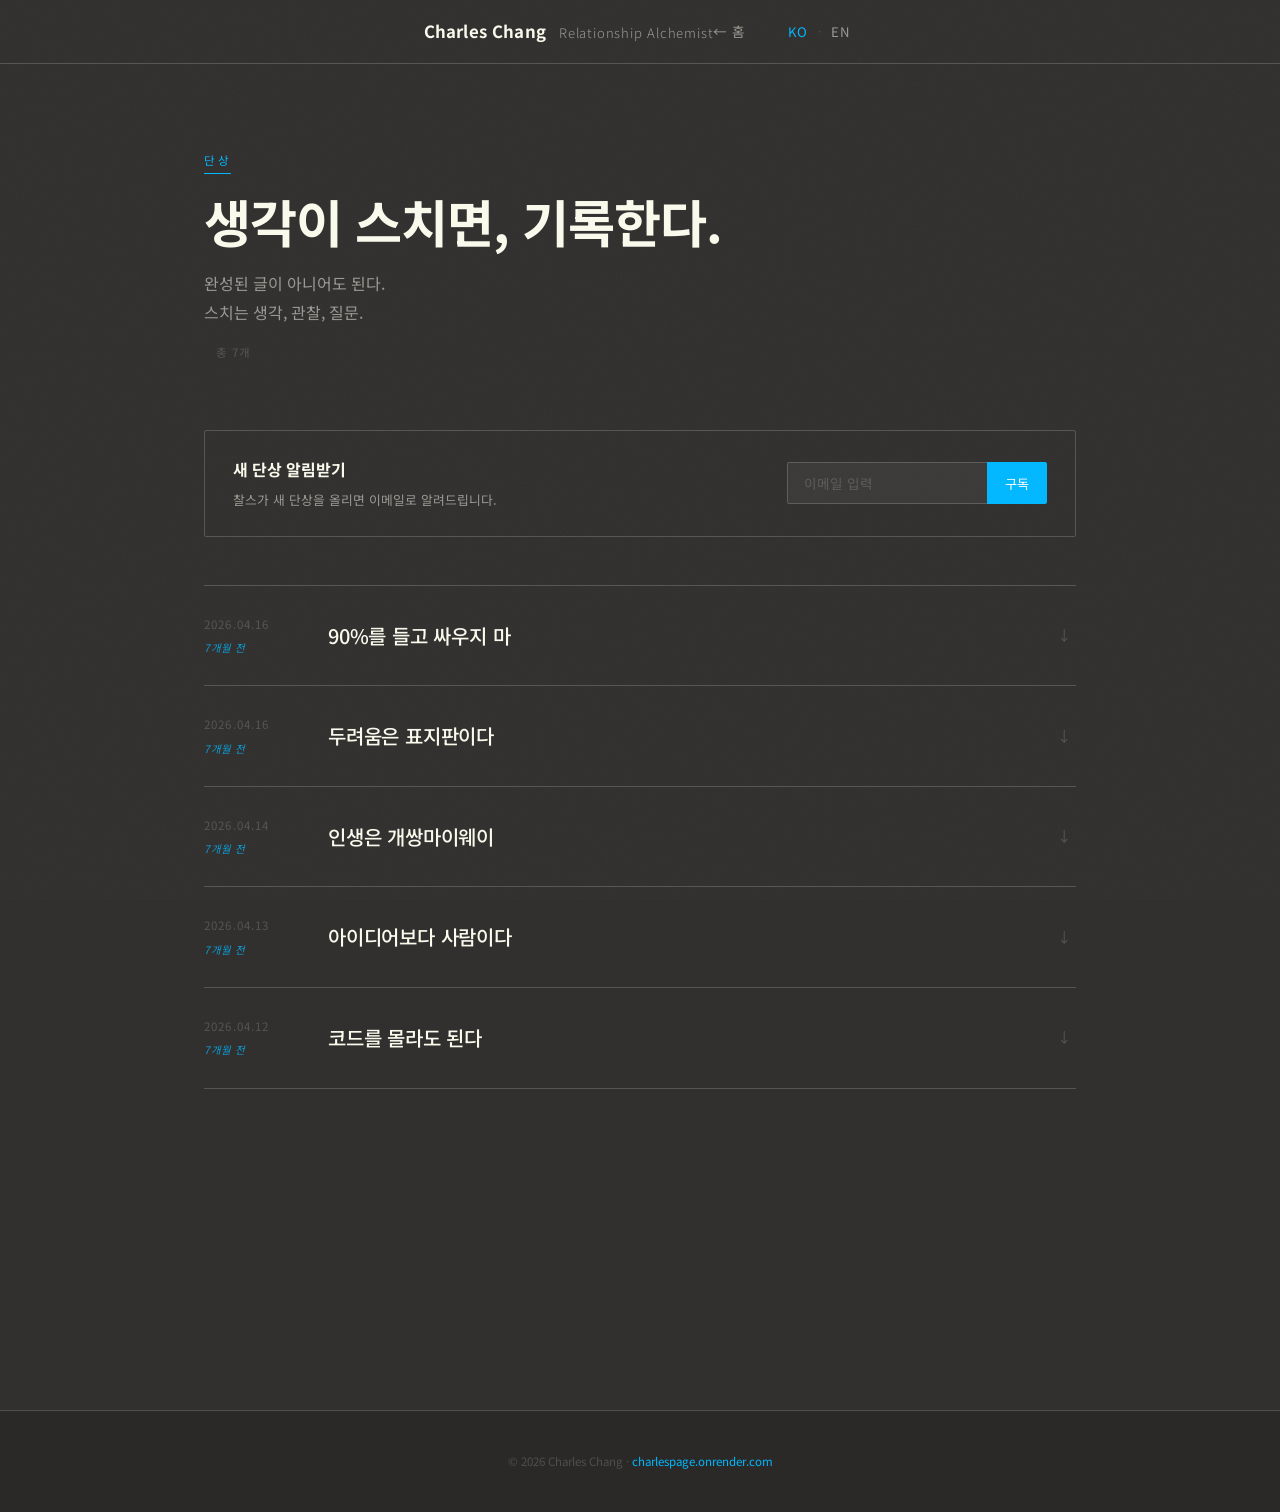
==== commit 4aa0f7de: "feat: 단상 UX 전면 개선 (공유버튼·날짜·구독CTA·모바일 헤더·병합로딩)" ====
--- a/thoughts.html
+++ b/thoughts.html
@@ -8,7 +8,7 @@
   <link rel="preconnect" href="https://fonts.googleapis.com" />
   <link rel="preconnect" href="https://fonts.gstatic.com" crossorigin />
   <link href="https://fonts.googleapis.com/css2?family=Noto+Sans+KR:wght@100;300;400;500;700;900&family=Cormorant+Garamond:ital,wght@0,300;0,400;0,600;1,300;1,400&display=swap" rel="stylesheet" />
-  <link rel="stylesheet" href="style.css?v=21" />
+  <link rel="stylesheet" href="style.css?v=23" />
 </head>
 <body>
 
@@ -41,7 +41,23 @@
         <span class="ko">완성된 글이 아니어도 된다.<br>스치는 생각, 관찰, 질문.</span>
         <span class="en">It doesn't have to be a finished piece.<br>Passing thoughts, observations, questions.</span>
       </p>
+      <p class="thoughts-page-desc" style="margin-top:8px;">
+        <span id="thoughtsCountBadge" class="thoughts-count-badge"></span>
+      </p>
     </div>
+
+    <!-- 단상 구독 CTA -->
+    <div class="thoughts-subscribe">
+      <div class="thoughts-subscribe-text">
+        <strong><span class="ko">새 단상 알림받기</span><span class="en">Get New Fragments</span></strong>
+        <p><span class="ko">찰스가 새 단상을 올리면 이메일로 알려드립니다.</span><span class="en">Get notified when Charles posts a new fragment.</span></p>
+      </div>
+      <form class="thoughts-sub-form" onsubmit="handleThoughtSubscribe(event)">
+        <input type="email" placeholder="이메일 입력" data-ko-placeholder="이메일 입력" data-en-placeholder="Enter email" required />
+        <button type="submit"><span class="ko">구독</span><span class="en">Subscribe</span></button>
+      </form>
+    </div>
+
     <div class="thoughts-list" id="thoughtsList"></div>
     <div id="thoughtsLoading" class="thoughts-loading">
       <span class="ko">불러오는 중...</span><span class="en">Loading...</span>
@@ -53,7 +69,25 @@
   <p class="footer-copy">© 2026 Charles Chang · <a href="index.html" style="color:var(--accent);">charlespage.onrender.com</a></p>
 </footer>
 
-<script src="script.js?v=9"></script>
+<script src="script.js?v=11"></script>
+<script>
+function handleThoughtSubscribe(e) {
+  e.preventDefault();
+  var input = e.target.querySelector('input[type="email"]');
+  var btn = e.target.querySelector('button');
+  var email = input.value;
+  btn.textContent = '...';
+  btn.disabled = true;
+  var params = new URLSearchParams({ email: email, type: 'thoughts-subscribe', date: new Date().toLocaleString('ko-KR') });
+  fetch(SHEET_URL + '?' + params.toString(), { mode: 'no-cors' })
+    .finally(function() {
+      btn.textContent = '완료 ✓';
+      btn.style.background = '#2d9e6b';
+      input.value = '';
+      input.disabled = true;
+    });
+}
+</script>
 <script>
   // 전체 단상 페이지 — 모두 표시
   window.__THOUGHTS_PAGE__ = true;
--- a/style.css
+++ b/style.css
@@ -141,6 +141,8 @@
   object-fit: cover;
   object-position: top center;
   z-index: 2;
+  image-rendering: -webkit-optimize-contrast;
+  image-rendering: high-quality;
 }
 .photo-placeholder {
   position: absolute;
@@ -223,6 +225,7 @@
   letter-spacing: -0.03em;
   line-height: 1.1;
   display: block;
+  white-space: nowrap;
 }
 .tagline {
   font-family: var(--body);
@@ -674,8 +677,22 @@
   inset: 0;
   background-image: url('bg-stage.jpg');
   background-size: cover;
-  background-position: center 20%;
-  opacity: 0.08;
+  background-position: center 75%;
+  opacity: 0.28;
+  z-index: 0;
+  pointer-events: none;
+}
+#mastermind::after {
+  content: '';
+  position: absolute;
+  inset: 0;
+  background: linear-gradient(
+    to bottom,
+    var(--bg-alt) 0%,
+    rgba(0,0,0,0.55) 35%,
+    rgba(0,0,0,0.35) 70%,
+    var(--bg-alt) 100%
+  );
   z-index: 0;
   pointer-events: none;
 }
@@ -1273,7 +1290,7 @@
   max-height: 0;
   transition: max-height 0.45s cubic-bezier(0.16,1,0.3,1);
 }
-.thought-item.open .thought-body { max-height: 600px; }
+.thought-item.open .thought-body { max-height: 2000px; }
 .thought-content {
   font-family: var(--body);
   font-size: 1rem;
@@ -1510,9 +1527,116 @@
   line-height: 1.6;
 }
 
+/* ===== 단상 공유 버튼 ===== */
+.thought-share-btn {
+  display: inline-flex;
+  align-items: center;
+  gap: 6px;
+  font-family: var(--body);
+  font-size: 0.75rem;
+  color: var(--faint);
+  border: 1px solid var(--faint);
+  background: transparent;
+  padding: 6px 14px;
+  border-radius: 2px;
+  cursor: pointer;
+  letter-spacing: 0.05em;
+  transition: color 0.2s, border-color 0.2s;
+  margin-top: 4px;
+  margin-bottom: 32px;
+}
+.thought-share-btn:hover { color: var(--accent); border-color: var(--accent); }
+.thought-share-btn.copied { color: #2d9e6b; border-color: #2d9e6b; }
+
+/* ===== 단상 상대 날짜 ===== */
+.thought-rel-date {
+  font-family: var(--body);
+  font-size: 0.65rem;
+  color: var(--accent);
+  letter-spacing: 0.06em;
+  display: block;
+  margin-top: 3px;
+  opacity: 0.8;
+}
+
+/* ===== 단상 열림 강조 ===== */
+.thought-item.open { background: rgba(250,251,237,0.02); border-radius: 2px; }
+.thought-item.open .thought-title { color: var(--accent); }
+
+/* ===== 단상 개수 뱃지 ===== */
+.thoughts-count-badge {
+  display: inline-block;
+  font-family: var(--body);
+  font-size: 0.72rem;
+  color: var(--faint);
+  letter-spacing: 0.08em;
+  margin-left: 12px;
+  vertical-align: middle;
+}
+
+/* ===== 단상 페이지 구독 CTA ===== */
+.thoughts-subscribe {
+  border: 1px solid var(--faint);
+  border-radius: 2px;
+  padding: 24px 28px;
+  margin-bottom: 48px;
+  display: flex;
+  align-items: center;
+  justify-content: space-between;
+  gap: 24px;
+}
+.thoughts-subscribe-text strong {
+  font-family: var(--display);
+  font-size: 1rem;
+  color: var(--text);
+  display: block;
+  margin-bottom: 4px;
+}
+.thoughts-subscribe-text p {
+  font-family: var(--body);
+  font-size: 0.8rem;
+  color: var(--muted);
+}
+.thoughts-sub-form {
+  display: flex;
+  flex-shrink: 0;
+}
+.thoughts-sub-form input {
+  padding: 10px 16px;
+  background: rgba(255,255,255,0.05);
+  border: 1px solid var(--faint);
+  border-right: none;
+  color: var(--text);
+  font-family: var(--body);
+  font-size: 0.85rem;
+  outline: none;
+  border-radius: 2px 0 0 2px;
+  width: 200px;
+  transition: border-color 0.2s;
+}
+.thoughts-sub-form input:focus { border-color: var(--accent); }
+.thoughts-sub-form input::placeholder { color: var(--faint); }
+.thoughts-sub-form button {
+  padding: 10px 18px;
+  background: var(--accent);
+  color: #fff;
+  border: none;
+  font-family: var(--body);
+  font-size: 0.82rem;
+  cursor: pointer;
+  border-radius: 0 2px 2px 0;
+  transition: background 0.2s;
+  white-space: nowrap;
+}
+.thoughts-sub-form button:hover { background: #009fe0; }
+.thoughts-sub-form button:disabled { background: #2d9e6b; cursor: default; }
+
 /* ===== RESPONSIVE ===== */
 @media (max-width: 767px) {
   .container { padding: 0 20px; }
+
+  /* 헤더 subtitle 모바일 숨김 */
+  .site-name em { display: none; }
 
   .hero-inner {
     grid-template-columns: 1fr;
@@ -1547,7 +1671,12 @@
   .youtube-thumb { order: -1; }
 
   .app-grid { grid-template-columns: 1fr; }
-  .thought-header { grid-template-columns: 1fr 24px; gap: 12px; }
+  .thought-header {
+    grid-template-columns: 1fr 24px;
+    gap: 12px;
+    padding: 22px 0;
+    min-height: 56px; /* 터치 영역 확보 */
+  }
   .thought-date { display: none; }
   .thought-content { padding-left: 0; }
   .footer-grid { grid-template-columns: 1fr; gap: 32px; }
@@ -1556,4 +1685,9 @@
   .sub-form { flex-direction: column; }
   .sub-form input { border-right: 1px solid var(--faint); border-bottom: none; border-radius: 2px 2px 0 0; }
   .sub-form button { border-radius: 0 0 2px 2px; }
-}
+
+  /* 단상 구독 모바일 */
+  .thoughts-subscribe { flex-direction: column; align-items: flex-start; padding: 20px; gap: 16px; }
+  .thoughts-sub-form { width: 100%; }
+  .thoughts-sub-form input { flex: 1; width: auto; }
+}
